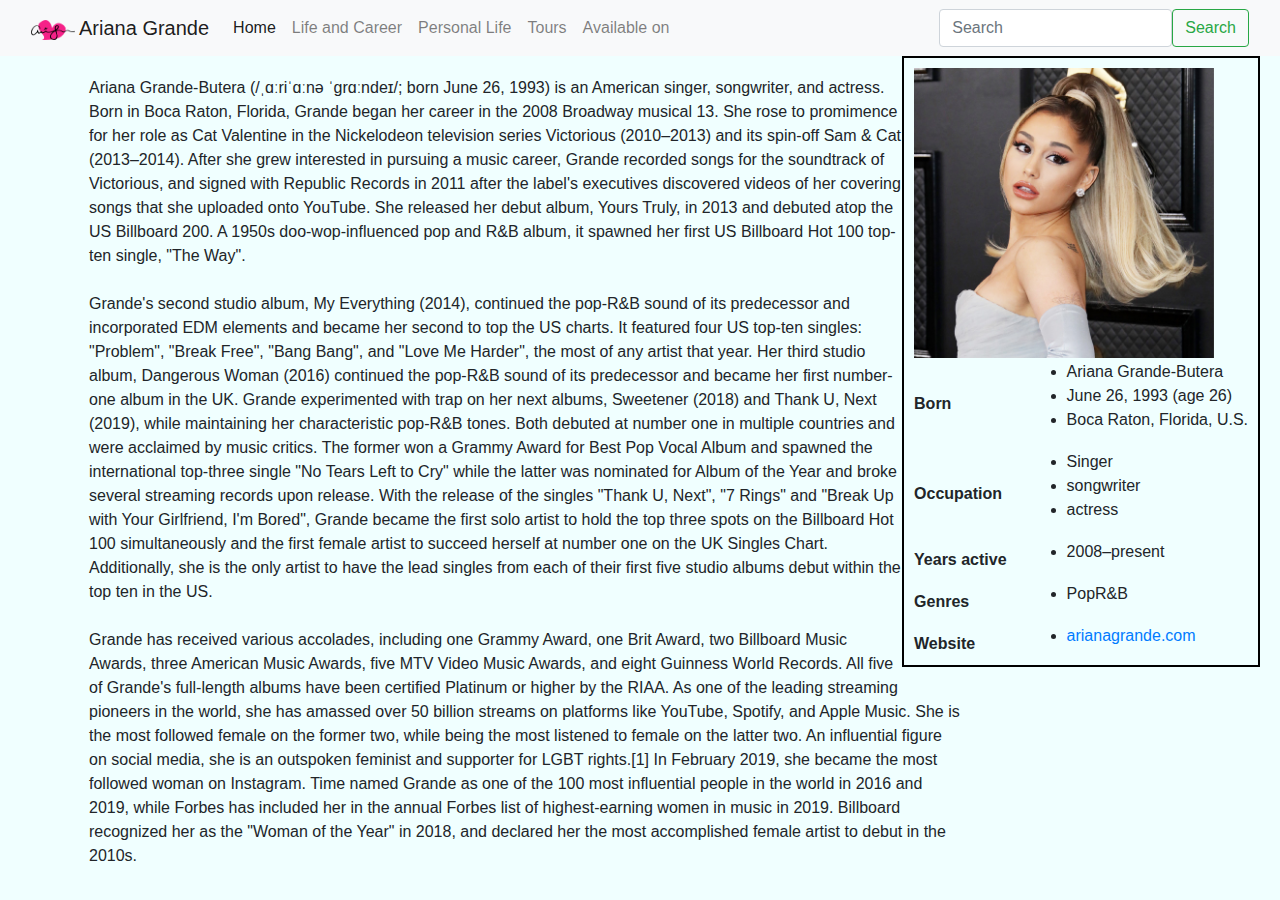
==== index.html @ d049f1fb "index.html" ====
<!DOCTYPE html>
<html lang="en">

<head>
  <meta charset="UTF-8">
  <meta http-equiv="X-UA-Compatible" content="IE=edge">
  <meta name="viewport" content="width=device-width, initial-scale=1.0">
  <link rel="stylesheet" href="style/style.css">
  <link rel="icon" href="image/image1.png">
  <link rel="stylesheet" href="https://maxcdn.bootstrapcdn.com/bootstrap/4.0.0/css/bootstrap.min.css"
    integrity="sha384-Gn5384xqQ1aoWXA+058RXPxPg6fy4IWvTNh0E263XmFcJlSAwiGgFAW/dAiS6JXm" crossorigin="anonymous">
  <title>Home</title>
</head>

<body class="back">
  <nav class="navbar navbar-expand-lg navbar-light bg-light">
    <div class="container-fluid">
      <a class="navbar-brand" href="index.html"><img src="image/image1.png" alt="logo" height=20> Ariana Grande</a>
      <button class="navbar-toggler" type="button" data-bs-toggle="collapse" data-bs-target="#navbarSupportedContent"
        aria-controls="navbarSupportedContent" aria-expanded="false" aria-label="Toggle navigation">
        <span class="navbar-toggler-icon"></span>
      </button>
      <div class="collapse navbar-collapse" id="navbarSupportedContent">
        <ul class="navbar-nav me-auto mb-2 mb-lg-0">
          <li class="nav-item">
            <a class="nav-link active" aria-current="page" href="index.html">Home</a>
          </li>
          <li class="nav-item">
            <a class="nav-link" href="career.html">Life and Career</a>
          </li>
          <li class="nav-item">
            <a class="nav-link" href="personal.html">Personal Life</a>
          </li>
          <li class="nav-item">
            <a class="nav-link" href="tour.html">Tours</a>
          </li>
          <li class="nav-item">
            <a class="nav-link" href="available.html">Available on</a>
          </li>
        </ul>
      </div>
      <form class="d-flex">
        <input class="form-control me-2" type="search" placeholder="Search" aria-label="Search">
        <button class="btn btn-outline-success" type="submit">Search</button>
      </form>
    </div>
  </nav>
  <table>
    <tr>
      <th colspan="2" class="image">
        <img src="image/image2.jpg" alt="Ariana Grande" width="300">
      </th>
    </tr>
    <tr>
      <th>Born</th>
      <td>
        <ul>
          <li>Ariana Grande-Butera </li>
          <li>June 26, 1993 (age 26)</li>
          <li>Boca Raton, Florida, U.S.</li>
        </ul>
      </td>
    </tr>
    <tr>
      <th>Occupation</th>
      <td>
        <ul>
          <li>Singer </li>
          <li>songwriter</li>
          <li>actress</li>
        </ul>
      </td>
    </tr>
    <tr>
      <th>Years active</th>
      <td>
        <ul>
          <li>2008–present</li>
        </ul>
      </td>
    </tr>
    <tr>
      <th>Genres</th>
      <td>
        <ul>
          <li>PopR&B</li>
        </ul>
      </td>
    </tr>
    <tr>
      <th>Website</th>
      <td>
        <ul>
          <li><a href="https://www.arianagrande.com/">arianagrande.com</a></li>
        </ul>
      </td>
    </tr>
  </table>
  <p>Ariana Grande-Butera (/ˌɑːriˈɑːnə ˈɡrɑːndeɪ/; born June 26, 1993) is an American singer, songwriter, and
    actress. Born in Boca Raton, Florida, Grande began her career in the 2008 Broadway musical 13. She rose to promimence for
    her role as Cat Valentine in the Nickelodeon television series Victorious (2010–2013) and its spin-off Sam & Cat
    (2013–2014). After she grew interested in pursuing a music career, Grande recorded songs for the soundtrack of
    Victorious, and signed with Republic Records in 2011 after the label's executives discovered videos of her
    covering songs that she uploaded onto YouTube. She released her debut album, Yours Truly, in 2013 and debuted atop the US
    Billboard 200. A 1950s doo-wop-influenced pop and R&B album, it spawned her first US Billboard Hot 100 top-ten
    single, "The Way".
    <br><br>

    Grande's second studio album, My Everything (2014), continued the pop-R&B sound of its predecessor and
    incorporated EDM elements and became her second to top the US charts. It featured four US top-ten singles: "Problem", "Break
    Free", "Bang Bang", and "Love Me Harder", the most of any artist that year. Her third studio album, Dangerous
    Woman (2016) continued the pop-R&B sound of its predecessor and became her first number-one album in the UK. Grande
    experimented with trap on her next albums, Sweetener (2018) and Thank U, Next (2019), while maintaining her
    characteristic pop-R&B tones. Both debuted at number one in multiple countries and were acclaimed by music
    critics. The former won a Grammy Award for Best Pop Vocal Album and spawned the international top-three single "No Tears
    Left to Cry" while the latter was nominated for Album of the Year and broke several streaming records upon release.
    With the release of the singles "Thank U, Next", "7 Rings" and "Break Up with Your Girlfriend, I'm Bored", Grande
    became the first solo artist to hold the top three spots on the Billboard Hot 100 simultaneously and the first female
    artist to succeed herself at number one on the UK Singles Chart. Additionally, she is the only artist to have the
    lead singles from each of their first five studio albums debut within the top ten in the US.
    <br><br>

    Grande has received various accolades, including one Grammy Award, one Brit Award, two Billboard Music Awards,
    three American Music Awards, five MTV Video Music Awards, and eight Guinness World Records. All five of Grande's
    full-length albums have been certified Platinum or higher by the RIAA. As one of the leading streaming pioneers in
    the world, she has amassed over 50 billion streams on platforms like YouTube, Spotify, and Apple Music. She is the
    most followed female on the former two, while being the most listened to female on the latter two. An influential
    figure on social media, she is an outspoken feminist and supporter for LGBT rights.[1] In February 2019, she
    became the most followed woman on Instagram. Time named Grande as one of the 100 most influential people in the world in
    2016 and 2019, while Forbes has included her in the annual Forbes list of highest-earning women in music in 2019.
    Billboard recognized her as the "Woman of the Year" in 2018, and declared her the most accomplished female artist
    to debut in the 2010s.
  </p>
</body>

</html>
---- style/style.css ----
table {
  float: right;
  border: 2px solid black;
  margin-right: 20px;
}

th, td{
  padding-left: 10px;
  padding-right: 10px;
}
.image{
  padding-top: 10px;
}

p{
  text-align:left;
  text-align: inherit;
  padding-left: 10ch;
  padding-top: 20px;
  width: 75%;
  font-size: 17;
  font-family: Arial, Helvetica, sans-serif;
}
.back{
  background-color: azure;
}
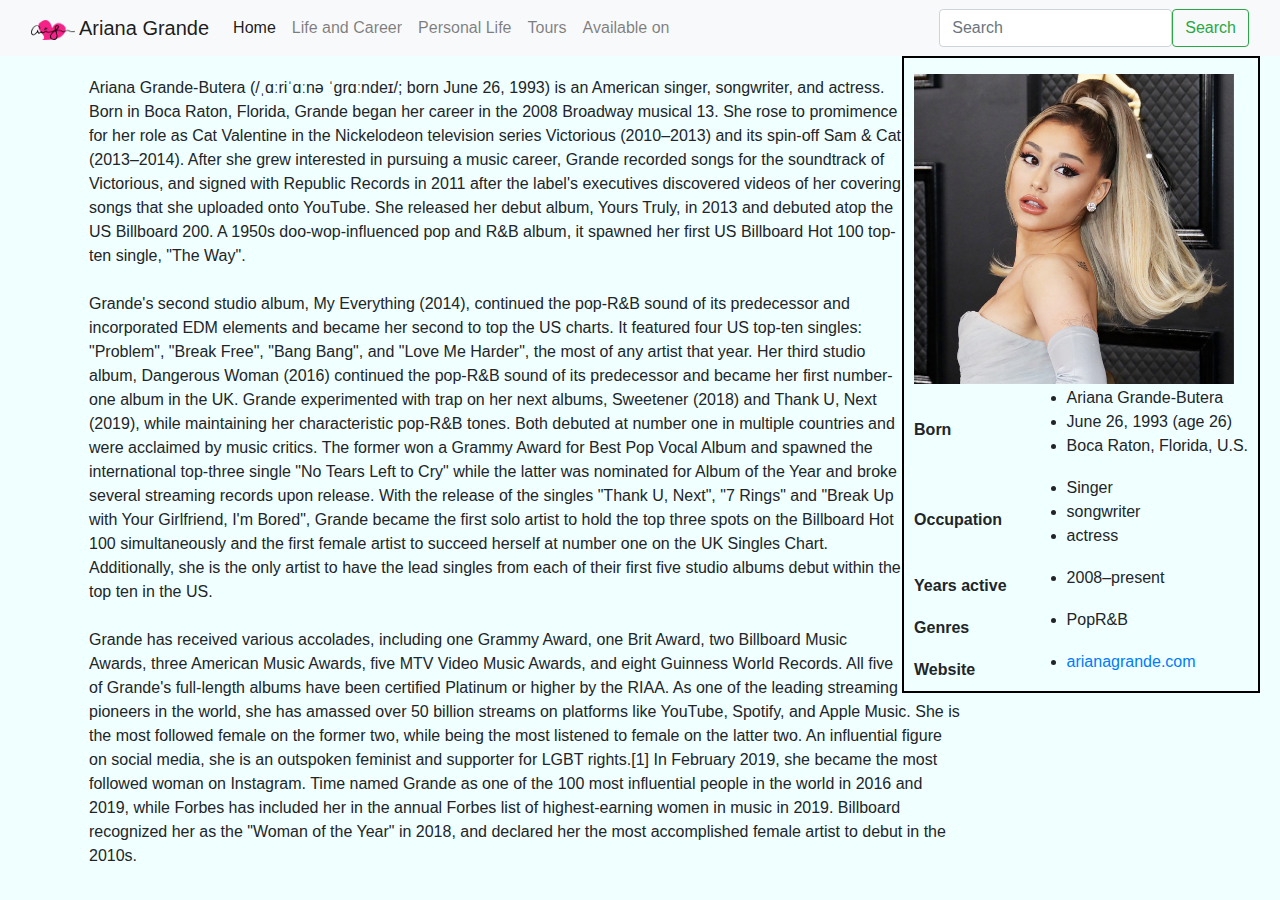
==== commit dfc790e0: "Solved navbar issue" ====
--- a/index.html
+++ b/index.html
@@ -10,20 +10,29 @@
   <link rel="stylesheet" href="https://maxcdn.bootstrapcdn.com/bootstrap/4.0.0/css/bootstrap.min.css"
     integrity="sha384-Gn5384xqQ1aoWXA+058RXPxPg6fy4IWvTNh0E263XmFcJlSAwiGgFAW/dAiS6JXm" crossorigin="anonymous">
   <title>Home</title>
+  <script src="https://code.jquery.com/jquery-3.2.1.slim.min.js"
+    integrity="sha384-KJ3o2DKtIkvYIK3UENzmM7KCkRr/rE9/Qpg6aAZGJwFDMVNA/GpGFF93hXpG5KkN" crossorigin="anonymous">
+  </script>
+  <script src="https://cdnjs.cloudflare.com/ajax/libs/popper.js/1.12.9/umd/popper.min.js"
+    integrity="sha384-ApNbgh9B+Y1QKtv3Rn7W3mgPxhU9K/ScQsAP7hUibX39j7fakFPskvXusvfa0b4Q" crossorigin="anonymous">
+  </script>
+  <script src="https://maxcdn.bootstrapcdn.com/bootstrap/4.0.0/js/bootstrap.min.js"
+    integrity="sha384-JZR6Spejh4U02d8jOt6vLEHfe/JQGiRRSQQxSfFWpi1MquVdAyjUar5+76PVCmYl" crossorigin="anonymous">
+  </script>
 </head>
 
 <body class="back">
   <nav class="navbar navbar-expand-lg navbar-light bg-light">
     <div class="container-fluid">
       <a class="navbar-brand" href="index.html"><img src="image/image1.png" alt="logo" height=20> Ariana Grande</a>
-      <button class="navbar-toggler" type="button" data-bs-toggle="collapse" data-bs-target="#navbarSupportedContent"
-        aria-controls="navbarSupportedContent" aria-expanded="false" aria-label="Toggle navigation">
+      <button class="navbar-toggler" type="button" data-toggle="collapse" data-target="#navbarSupportedContent"
+        aria-haspopup="true" aria-expanded="false">
         <span class="navbar-toggler-icon"></span>
       </button>
       <div class="collapse navbar-collapse" id="navbarSupportedContent">
-        <ul class="navbar-nav me-auto mb-2 mb-lg-0">
-          <li class="nav-item">
-            <a class="nav-link active" aria-current="page" href="index.html">Home</a>
+        <ul class="navbar-nav mr-auto">
+          <li class="nav-item active">
+            <a class="nav-link" href="index.html">Home <span class="sr-only">(current)</span></a>
           </li>
           <li class="nav-item">
             <a class="nav-link" href="career.html">Life and Career</a>
@@ -38,17 +47,17 @@
             <a class="nav-link" href="available.html">Available on</a>
           </li>
         </ul>
+        <form class="d-flex">
+          <input class="form-control me-2" type="search" placeholder="Search" aria-label="Search">
+          <button class="btn btn-outline-success" type="submit">Search</button>
+        </form>
       </div>
-      <form class="d-flex">
-        <input class="form-control me-2" type="search" placeholder="Search" aria-label="Search">
-        <button class="btn btn-outline-success" type="submit">Search</button>
-      </form>
     </div>
   </nav>
   <table>
     <tr>
-      <th colspan="2" class="image">
-        <img src="image/image2.jpg" alt="Ariana Grande" width="300">
+      <th colspan="2">
+        <img src="image/image2.jpg" alt="Ariana Grande" class="image">
       </th>
     </tr>
     <tr>
@@ -97,25 +106,30 @@
     </tr>
   </table>
   <p>Ariana Grande-Butera (/ˌɑːriˈɑːnə ˈɡrɑːndeɪ/; born June 26, 1993) is an American singer, songwriter, and
-    actress. Born in Boca Raton, Florida, Grande began her career in the 2008 Broadway musical 13. She rose to promimence for
+    actress. Born in Boca Raton, Florida, Grande began her career in the 2008 Broadway musical 13. She rose to
+    promimence for
     her role as Cat Valentine in the Nickelodeon television series Victorious (2010–2013) and its spin-off Sam & Cat
     (2013–2014). After she grew interested in pursuing a music career, Grande recorded songs for the soundtrack of
     Victorious, and signed with Republic Records in 2011 after the label's executives discovered videos of her
-    covering songs that she uploaded onto YouTube. She released her debut album, Yours Truly, in 2013 and debuted atop the US
+    covering songs that she uploaded onto YouTube. She released her debut album, Yours Truly, in 2013 and debuted atop
+    the US
     Billboard 200. A 1950s doo-wop-influenced pop and R&B album, it spawned her first US Billboard Hot 100 top-ten
     single, "The Way".
     <br><br>
 
     Grande's second studio album, My Everything (2014), continued the pop-R&B sound of its predecessor and
-    incorporated EDM elements and became her second to top the US charts. It featured four US top-ten singles: "Problem", "Break
+    incorporated EDM elements and became her second to top the US charts. It featured four US top-ten singles:
+    "Problem", "Break
     Free", "Bang Bang", and "Love Me Harder", the most of any artist that year. Her third studio album, Dangerous
     Woman (2016) continued the pop-R&B sound of its predecessor and became her first number-one album in the UK. Grande
     experimented with trap on her next albums, Sweetener (2018) and Thank U, Next (2019), while maintaining her
     characteristic pop-R&B tones. Both debuted at number one in multiple countries and were acclaimed by music
-    critics. The former won a Grammy Award for Best Pop Vocal Album and spawned the international top-three single "No Tears
+    critics. The former won a Grammy Award for Best Pop Vocal Album and spawned the international top-three single "No
+    Tears
     Left to Cry" while the latter was nominated for Album of the Year and broke several streaming records upon release.
     With the release of the singles "Thank U, Next", "7 Rings" and "Break Up with Your Girlfriend, I'm Bored", Grande
-    became the first solo artist to hold the top three spots on the Billboard Hot 100 simultaneously and the first female
+    became the first solo artist to hold the top three spots on the Billboard Hot 100 simultaneously and the first
+    female
     artist to succeed herself at number one on the UK Singles Chart. Additionally, she is the only artist to have the
     lead singles from each of their first five studio albums debut within the top ten in the US.
     <br><br>
@@ -126,7 +140,8 @@
     the world, she has amassed over 50 billion streams on platforms like YouTube, Spotify, and Apple Music. She is the
     most followed female on the former two, while being the most listened to female on the latter two. An influential
     figure on social media, she is an outspoken feminist and supporter for LGBT rights.[1] In February 2019, she
-    became the most followed woman on Instagram. Time named Grande as one of the 100 most influential people in the world in
+    became the most followed woman on Instagram. Time named Grande as one of the 100 most influential people in the
+    world in
     2016 and 2019, while Forbes has included her in the annual Forbes list of highest-earning women in music in 2019.
     Billboard recognized her as the "Woman of the Year" in 2018, and declared her the most accomplished female artist
     to debut in the 2010s.
--- a/style/style.css
+++ b/style/style.css
@@ -9,7 +9,11 @@
   padding-right: 10px;
 }
 .image{
-  padding-top: 10px;
+  width: 320px;
+  padding-top: 15px;
+  padding-left: 0%;
+  padding-right: 0%;
+  
 }
 
 p{
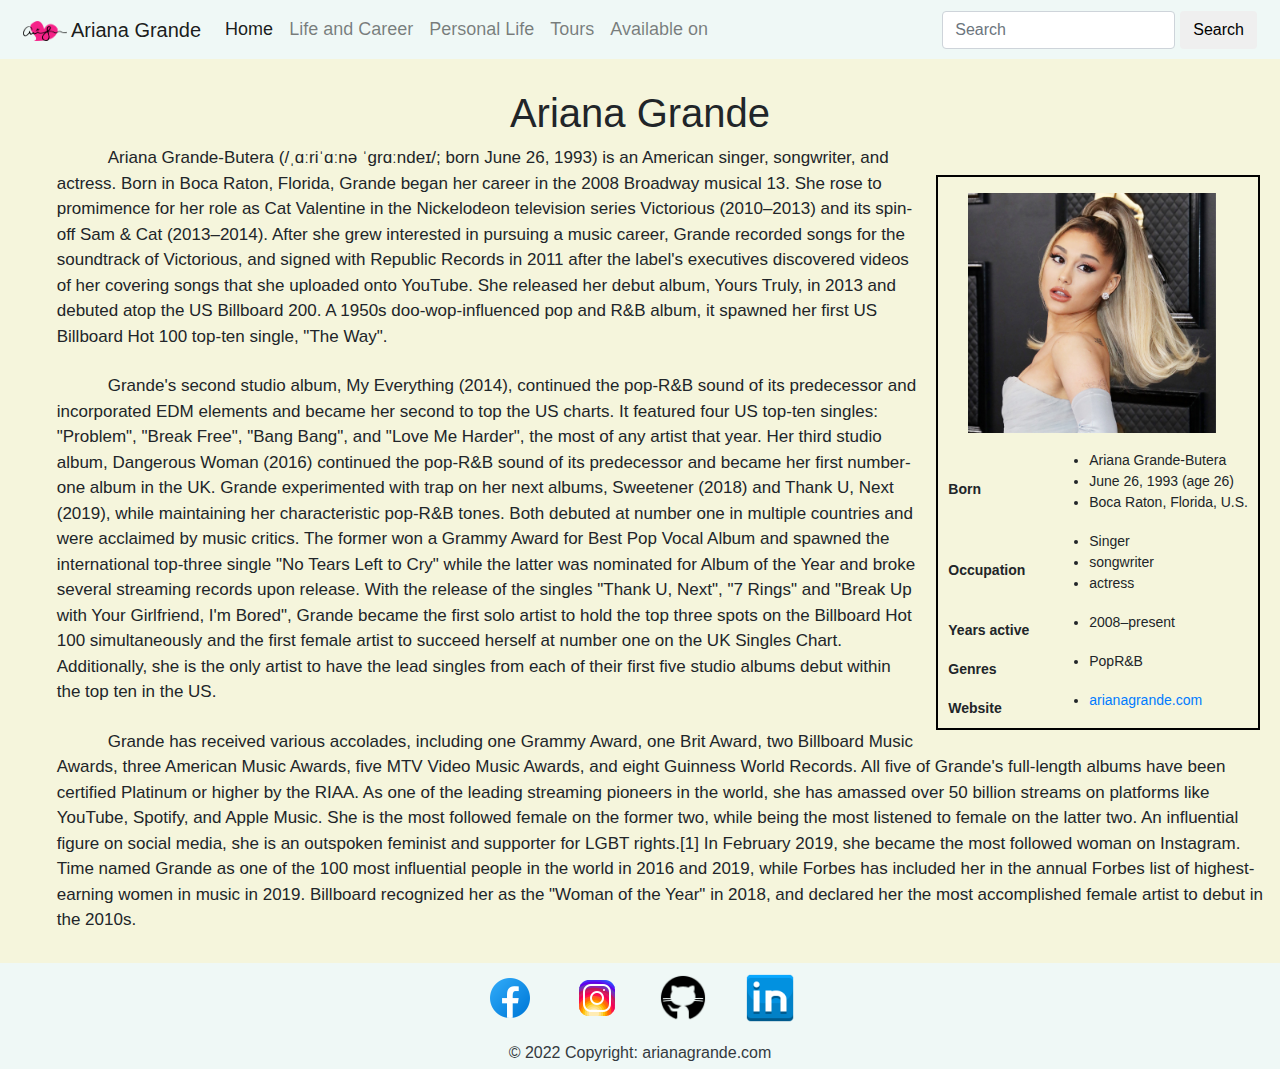
==== commit 8f7dc4c3: "final index.html" ====
--- a/index.html
+++ b/index.html
@@ -22,7 +22,7 @@
 </head>
 
 <body class="back">
-  <nav class="navbar navbar-expand-lg navbar-light bg-light">
+  <nav class="navbar navbar-expand-lg navbar-light p-2" style="font-size: 18px;">
     <div class="container-fluid">
       <a class="navbar-brand" href="index.html"><img src="image/image1.png" alt="logo" height=20> Ariana Grande</a>
       <button class="navbar-toggler" type="button" data-toggle="collapse" data-target="#navbarSupportedContent"
@@ -49,11 +49,12 @@
         </ul>
         <form class="d-flex">
           <input class="form-control me-2" type="search" placeholder="Search" aria-label="Search">
-          <button class="btn btn-outline-success" type="submit">Search</button>
+          &nbsp<button class="btn " type="submit">Search</button>
         </form>
       </div>
     </div>
   </nav>
+  <div class="h1">Ariana Grande</div>
   <table>
     <tr>
       <th colspan="2">
@@ -105,7 +106,8 @@
       </td>
     </tr>
   </table>
-  <p>Ariana Grande-Butera (/ˌɑːriˈɑːnə ˈɡrɑːndeɪ/; born June 26, 1993) is an American singer, songwriter, and
+  <div id="indent">Ariana Grande-Butera (/ˌɑːriˈɑːnə ˈɡrɑːndeɪ/; born June 26, 1993) is an American singer, songwriter,
+    and
     actress. Born in Boca Raton, Florida, Grande began her career in the 2008 Broadway musical 13. She rose to
     promimence for
     her role as Cat Valentine in the Nickelodeon television series Victorious (2010–2013) and its spin-off Sam & Cat
@@ -114,10 +116,11 @@
     covering songs that she uploaded onto YouTube. She released her debut album, Yours Truly, in 2013 and debuted atop
     the US
     Billboard 200. A 1950s doo-wop-influenced pop and R&B album, it spawned her first US Billboard Hot 100 top-ten
-    single, "The Way".
-    <br><br>
+    single, "The Way".</div>
+  <br>
 
-    Grande's second studio album, My Everything (2014), continued the pop-R&B sound of its predecessor and
+  <div id="indent">Grande's second studio album, My Everything (2014), continued the pop-R&B sound of its predecessor
+    and
     incorporated EDM elements and became her second to top the US charts. It featured four US top-ten singles:
     "Problem", "Break
     Free", "Bang Bang", and "Love Me Harder", the most of any artist that year. Her third studio album, Dangerous
@@ -131,10 +134,11 @@
     became the first solo artist to hold the top three spots on the Billboard Hot 100 simultaneously and the first
     female
     artist to succeed herself at number one on the UK Singles Chart. Additionally, she is the only artist to have the
-    lead singles from each of their first five studio albums debut within the top ten in the US.
-    <br><br>
+    lead singles from each of their first five studio albums debut within the top ten in the US.</div>
+  <br>
 
-    Grande has received various accolades, including one Grammy Award, one Brit Award, two Billboard Music Awards,
+  <div id="indent">Grande has received various accolades, including one Grammy Award, one Brit Award, two Billboard
+    Music Awards,
     three American Music Awards, five MTV Video Music Awards, and eight Guinness World Records. All five of Grande's
     full-length albums have been certified Platinum or higher by the RIAA. As one of the leading streaming pioneers in
     the world, she has amassed over 50 billion streams on platforms like YouTube, Spotify, and Apple Music. She is the
@@ -144,8 +148,27 @@
     world in
     2016 and 2019, while Forbes has included her in the annual Forbes list of highest-earning women in music in 2019.
     Billboard recognized her as the "Woman of the Year" in 2018, and declared her the most accomplished female artist
-    to debut in the 2010s.
-  </p>
+    to debut in the 2010s.</div>
+
+  <footer class="text-center text-white">
+    <div class="container">
+      <section class="mb-1">
+        <a class="btn btn-floating m-1" href="https://www.facebook.com/me.saksham33/" target="_blank" role="button"><img
+            src="image/fb.png" height="48px"></a>
+        <a class="btn btn-floating m-1" href="https://www.instagram.com/me.saksham3/" target="_blank" role="button"><img
+            src="image/ig.png" height="48px"></a>
+        <a class="btn btn-floating m-1" href="https://github.com/saksham-17" target="_blank" role="button"><img
+            src="image/git.png" height="48px"></a>
+
+        <a class="btn btn-floating m-1" href="https://www.linkedin.com/in/sakshambhattarai/" target="_blank"
+          role="button"><img src="image/ln.png" height="48px"></a>
+      </section>
+    </div>
+    <div class="text-center text-dark p-1">
+      © 2022 Copyright:
+      <a class="text-dark" href="https://www.arianagrande.com/">arianagrande.com</a>
+    </div>
+  </footer>
 </body>
 
 </html>--- a/style/style.css
+++ b/style/style.css
@@ -1,30 +1,42 @@
 table {
   float: right;
+  font-size: 14px;
   border: 2px solid black;
   margin-right: 20px;
+  margin-top: 30px;
+  margin-left: 20px;
 }
-
+nav{
+  background-color: rgb(239, 248, 246);
+}
 th, td{
   padding-left: 10px;
   padding-right: 10px;
 }
 .image{
-  width: 320px;
-  padding-top: 15px;
-  padding-left: 0%;
-  padding-right: 0%;
-  
+  height: 270px;
+  padding-top: 15px; 
+  padding-left: 20px;
+  padding-bottom: 15px;
+}
+.h1{
+  margin-top: 30px;
+  text-align: center;
+}
+#indent{
+  text-indent: 3em;
+  padding-left: 6ch;
+  text-align:left;
+  text-align: inherit;
+  font-size: 17px;
+  font-family: Arial, Helvetica, sans-serif;
+ }
+
+.back{
+  background-color: beige;
+}
+footer{
+  margin-top: 30px;
+  background-color: rgb(239, 248, 246);
 }
 
-p{
-  text-align:left;
-  text-align: inherit;
-  padding-left: 10ch;
-  padding-top: 20px;
-  width: 75%;
-  font-size: 17;
-  font-family: Arial, Helvetica, sans-serif;
-}
-.back{
-  background-color: azure;
-}
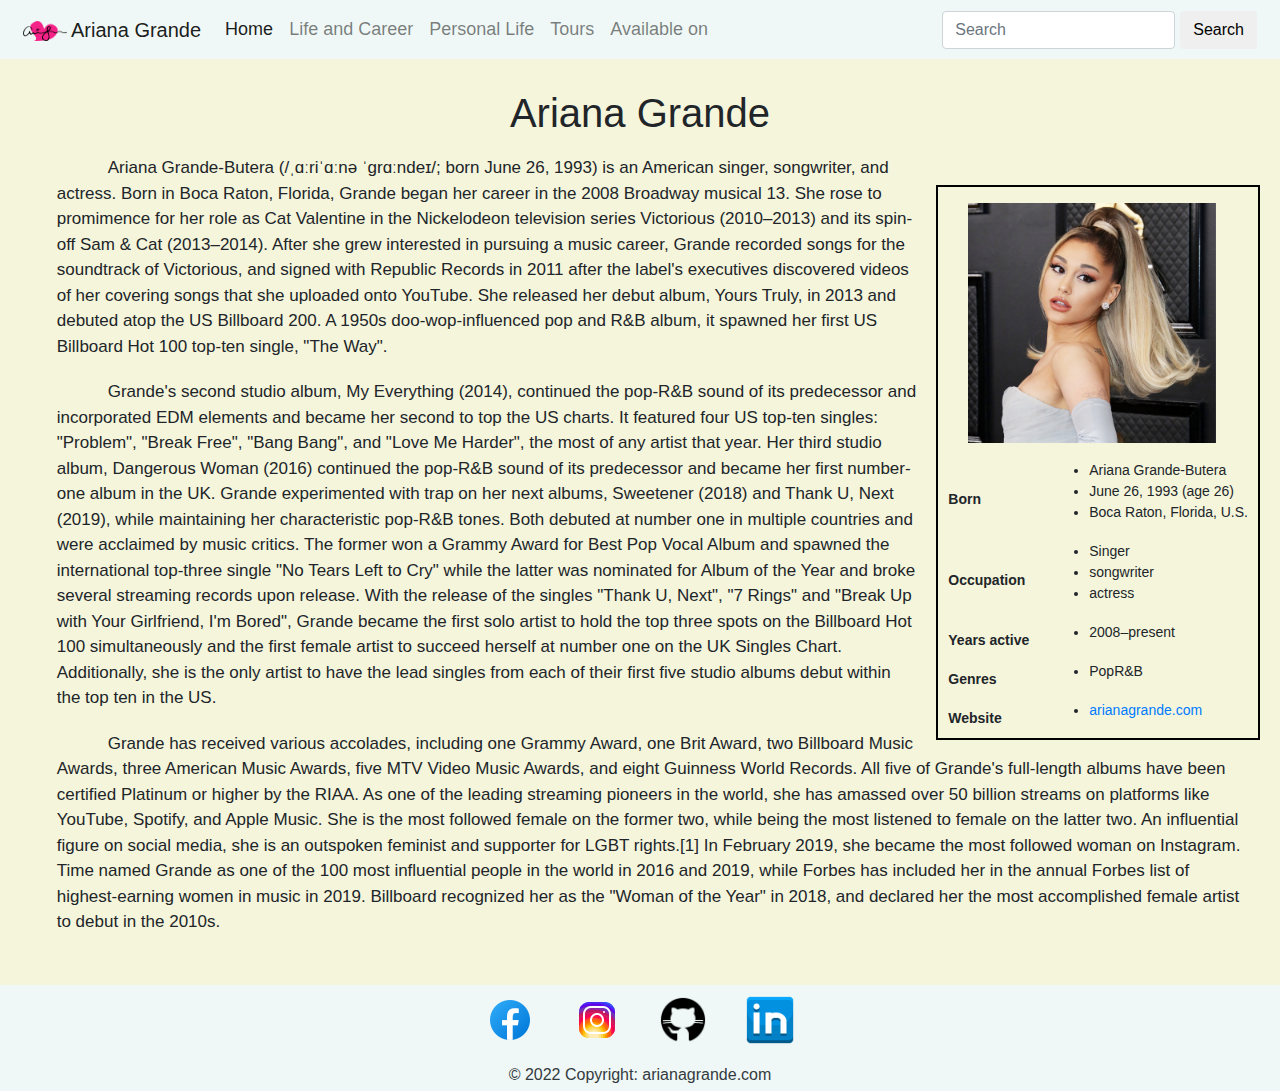
==== commit e1fad5c9: "modified career.html" ====
--- a/index.html
+++ b/index.html
@@ -117,7 +117,7 @@
     the US
     Billboard 200. A 1950s doo-wop-influenced pop and R&B album, it spawned her first US Billboard Hot 100 top-ten
     single, "The Way".</div>
-  <br>
+  
 
   <div id="indent">Grande's second studio album, My Everything (2014), continued the pop-R&B sound of its predecessor
     and
@@ -135,7 +135,7 @@
     female
     artist to succeed herself at number one on the UK Singles Chart. Additionally, she is the only artist to have the
     lead singles from each of their first five studio albums debut within the top ten in the US.</div>
-  <br>
+
 
   <div id="indent">Grande has received various accolades, including one Grammy Award, one Brit Award, two Billboard
     Music Awards,
--- a/style/style.css
+++ b/style/style.css
@@ -6,37 +6,56 @@
   margin-top: 30px;
   margin-left: 20px;
 }
-nav{
+
+nav {
   background-color: rgb(239, 248, 246);
 }
-th, td{
+
+th,
+td {
   padding-left: 10px;
   padding-right: 10px;
 }
-.image{
+
+.image {
   height: 270px;
-  padding-top: 15px; 
+  padding-top: 15px;
   padding-left: 20px;
   padding-bottom: 15px;
 }
-.h1{
+
+.h1 {
   margin-top: 30px;
   text-align: center;
+  padding-bottom: 10px;
 }
-#indent{
+
+.h3 {
+  padding-left: 5ch;
+  margin-top: 20px;
+  padding-bottom: 15px;
+}
+
+#indent {
   text-indent: 3em;
   padding-left: 6ch;
-  text-align:left;
+  padding-right: 3ch;
+  padding-bottom: 20px;
   text-align: inherit;
   font-size: 17px;
   font-family: Arial, Helvetica, sans-serif;
- }
+}
 
-.back{
+.back {
   background-color: beige;
 }
-footer{
+
+footer {
   margin-top: 30px;
   background-color: rgb(239, 248, 246);
 }
 
+.card {
+  float: right;
+  margin: 20px 20px 20px 20px;
+}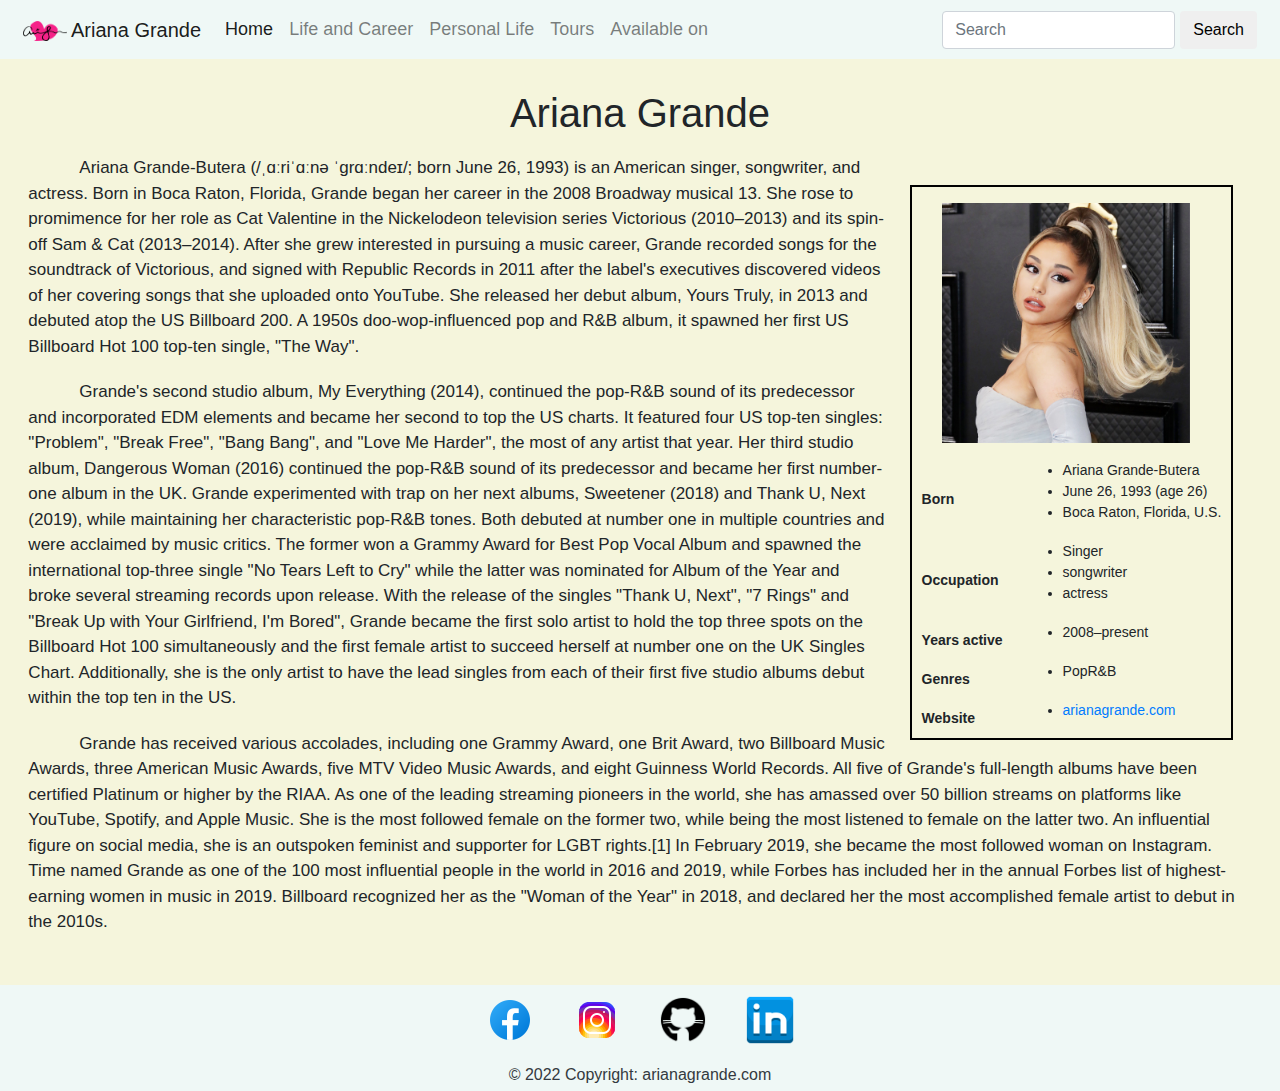
==== commit 093e02f1: "updated navbar" ====
--- a/index.html
+++ b/index.html
@@ -22,7 +22,7 @@
 </head>
 
 <body class="back">
-  <nav class="navbar navbar-expand-lg navbar-light p-2" style="font-size: 18px;">
+  <nav class="navbar navbar-expand-lg navbar-light p-2" style="position: sticky; top: 0;">
     <div class="container-fluid">
       <a class="navbar-brand" href="index.html"><img src="image/image1.png" alt="logo" height=20> Ariana Grande</a>
       <button class="navbar-toggler" type="button" data-toggle="collapse" data-target="#navbarSupportedContent"
@@ -54,6 +54,7 @@
       </div>
     </div>
   </nav>
+  <article>
   <div class="h1">Ariana Grande</div>
   <table>
     <tr>
@@ -149,7 +150,7 @@
     2016 and 2019, while Forbes has included her in the annual Forbes list of highest-earning women in music in 2019.
     Billboard recognized her as the "Woman of the Year" in 2018, and declared her the most accomplished female artist
     to debut in the 2010s.</div>
-
+  </article>
   <footer class="text-center text-white">
     <div class="container">
       <section class="mb-1">
--- a/style/style.css
+++ b/style/style.css
@@ -1,10 +1,15 @@
+nav{
+  font-size: 18px; 
+  position: sticky;
+  top: 0;
+}
 table {
   float: right;
   font-size: 14px;
   border: 2px solid black;
-  margin-right: 20px;
+  margin-right: 6ch;
   margin-top: 30px;
-  margin-left: 20px;
+  margin-left: 3ch;
 }
 
 nav {
@@ -31,14 +36,22 @@
 }
 
 .h3 {
-  padding-left: 5ch;
+  padding-left: 3ch;
   margin-top: 20px;
   padding-bottom: 15px;
 }
 
 #indent {
   text-indent: 3em;
-  padding-left: 6ch;
+  padding-left: 3ch;
+  padding-right: 3ch;
+  padding-bottom: 20px;
+  text-align: inherit;
+  font-size: 17px;
+  font-family: Arial, Helvetica, sans-serif;
+}
+.list{
+  padding-left: 3ch;
   padding-right: 3ch;
   padding-bottom: 20px;
   text-align: inherit;
@@ -57,5 +70,5 @@
 
 .card {
   float: right;
-  margin: 20px 20px 20px 20px;
+  margin: 3ch 4ch 3ch 3ch;
 }